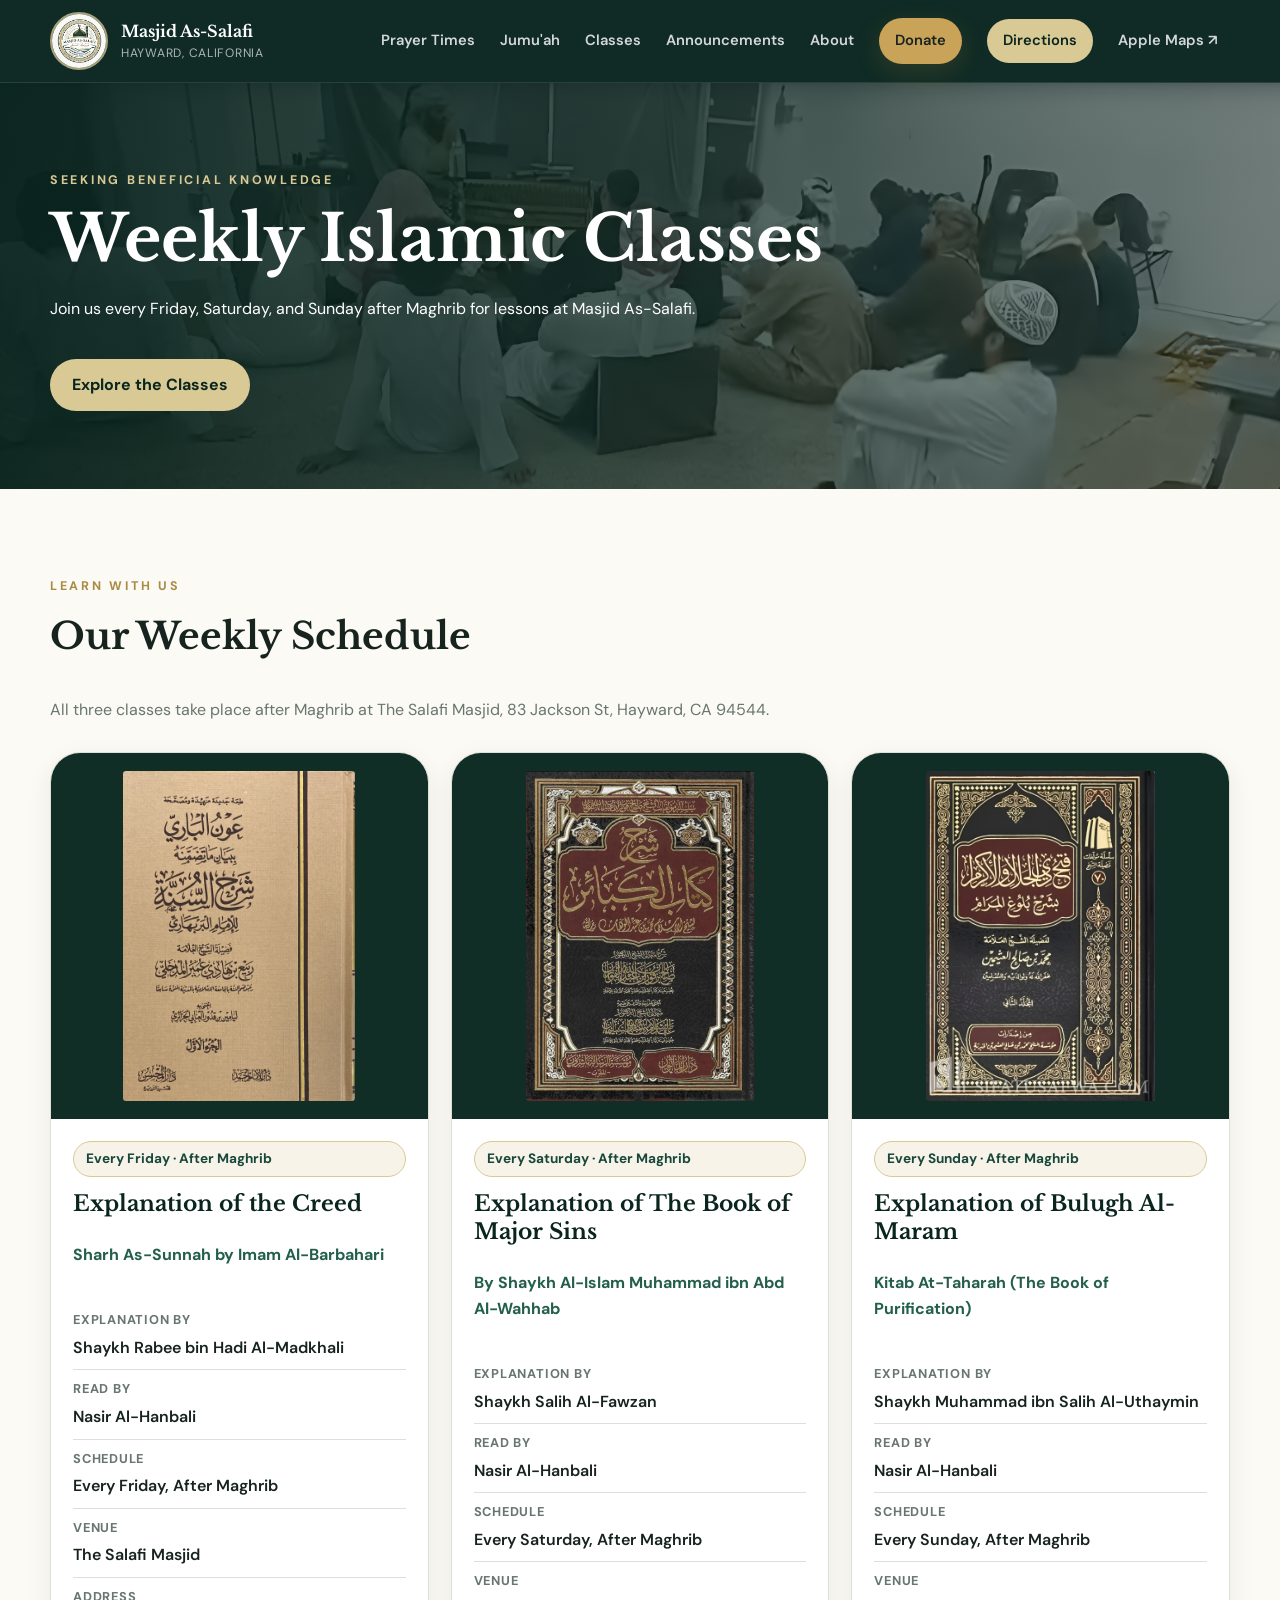
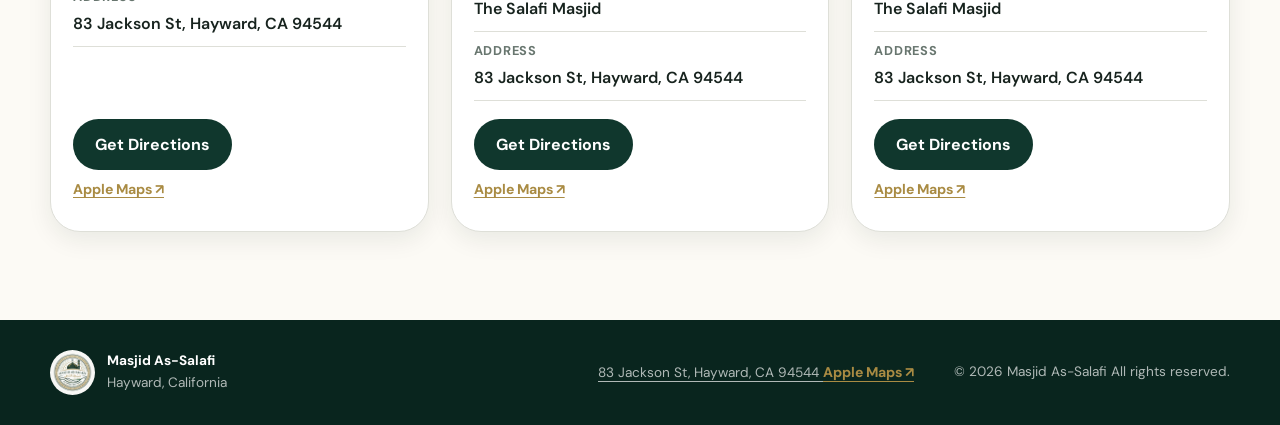
==== classes.html @ a21c1f21 "Add files via upload" ====
<!DOCTYPE html>
<html lang="en">
<head>
  <meta charset="UTF-8">
  <meta name="viewport" content="width=device-width, initial-scale=1.0">
  <meta name="description" content="Weekly Islamic classes at Masjid As-Salafi in Hayward. Classes every Friday, Saturday, and Sunday after Maghrib.">
  <title>Weekly Classes | Masjid As-Salafi</title>
  <link rel="preconnect" href="https://fonts.googleapis.com">
  <link rel="preconnect" href="https://fonts.gstatic.com" crossorigin>
  <link href="https://fonts.googleapis.com/css2?family=Amiri:wght@400;700&family=DM+Sans:wght@400;500;600;700&family=Libre+Baskerville:wght@400;700&display=swap" rel="stylesheet">
  <link rel="stylesheet" href="css/styles.css">
  <link rel="stylesheet" href="css/classes.css">
  <script src="js/main.js" defer></script>
</head>
<body>
  <a class="skip-link" href="#main-content">Skip to main content</a>
  <header class="site-header" id="top">
    <div class="container nav-wrap">
      <a class="brand" href="index.html" aria-label="Masjid As-Salafi home">
        <img
          src="assets/masjid-as-sunnah-logo.jpeg"
          alt="Masjid As-Sunnah logo"
          class="brand-logo"
        >
        <span class="brand-copy">
          <strong>Masjid As-Salafi</strong>
          <small>Hayward, California</small>
        </span>
      </a>

      <button
        class="menu-toggle"
        type="button"
        aria-expanded="false"
        aria-controls="primary-navigation"
        aria-label="Open navigation menu"
      >
        <span></span>
        <span></span>
        <span></span>
      </button>

      <nav class="primary-nav" id="primary-navigation" aria-label="Primary navigation">
        <a href="index.html#prayer-times">Prayer Times</a>
        <a href="index.html#jummah">Jumu'ah</a>
        <a href="classes.html" aria-current="page">Classes</a>
        <a href="index.html#announcements">Announcements</a>
        <a href="index.html#about">About</a>
        <a class="nav-donate" href="donate.html">Donate</a>
        <a
          class="nav-directions"
          href="https://www.google.com/maps/place/Masjid+As+Salafi/@37.6570233,-122.0866642,17z/data=!4m2!3m1!1s0x808f9101df1e5c87:0x87262dd9dd74c1c"
          target="_blank"
          rel="noopener noreferrer"
        >
          Directions
        </a>
            <a class="apple-maps-link" href="https://maps.apple.com/place?place-id=IAC349489776F3738&amp;address=83+Jackson+St%2C+Hayward%2C+CA++94544%2C+United+States&amp;coordinate=37.657020%2C-122.086682&amp;name=Masjid+As-Salafi&amp;_provider=9902" target="_blank" rel="noopener noreferrer" aria-label="Open Masjid As-Salafi in Apple Maps">Apple Maps ↗</a>
      </nav>
    </div>
  </header>

  <main id="main-content">
    <section class="classes-hero" aria-labelledby="classes-title">
      <div class="container classes-hero-inner">
        <p class="eyebrow">Seeking Beneficial Knowledge</p>
        <h1 id="classes-title">Weekly Islamic Classes</h1>
        <p>Join us every Friday, Saturday, and Sunday after Maghrib for lessons at Masjid As-Salafi.</p>
        <a class="button button-primary" href="#weekly-schedule">Explore the Classes</a>
      </div>
    </section>
    <section class="section classes-list" id="weekly-schedule" aria-labelledby="schedule-title">
      <div class="container">
        <p class="eyebrow eyebrow-dark">Learn With Us</p>
        <h2 id="schedule-title">Our Weekly Schedule</h2>
        <p class="schedule-intro">All three classes take place after Maghrib at The Salafi Masjid, 83 Jackson St, Hayward, CA 94544.</p>
        <div class="class-cards-grid">
        <article class="class-detail-card" id="friday-class">
          <div class="class-poster"><img src="assets/sharh-as-sunnah-book.webp" alt="Cover of Sharh As-Sunnah by Imam Al-Barbahari" loading="lazy"></div>
          <div class="class-information">
            <span class="class-day">Every Friday · After Maghrib</span>
            <h3>Explanation of the Creed</h3>
            <p class="class-subtitle">Sharh As-Sunnah by Imam Al-Barbahari</p>
            <dl class="class-facts">
              <div><dt>Explanation by</dt><dd>Shaykh Rabee bin Hadi Al-Madkhali</dd></div>
              <div><dt>Read by</dt><dd>Nasir Al-Hanbali</dd></div>
              <div><dt>Schedule</dt><dd>Every Friday, After Maghrib</dd></div>
              <div><dt>Venue</dt><dd>The Salafi Masjid</dd></div>
              <div><dt>Address</dt><dd>83 Jackson St, Hayward, CA 94544</dd></div>
            </dl>
            <a class="button button-dark" href="https://www.google.com/maps/place/Masjid+As+Salafi/@37.6570233,-122.0866642,17z/data=!4m2!3m1!1s0x808f9101df1e5c87:0x87262dd9dd74c1c" target="_blank" rel="noopener noreferrer">Get Directions</a>
            <a class="apple-maps-link" href="https://maps.apple.com/place?place-id=IAC349489776F3738&amp;address=83+Jackson+St%2C+Hayward%2C+CA++94544%2C+United+States&amp;coordinate=37.657020%2C-122.086682&amp;name=Masjid+As-Salafi&amp;_provider=9902" target="_blank" rel="noopener noreferrer" aria-label="Open Masjid As-Salafi in Apple Maps">Apple Maps ↗</a>
          </div>
        </article>
        <article class="class-detail-card" id="saturday-class">
          <div class="class-poster"><img src="assets/major-sins-book.jpeg" alt="Cover of the explanation of The Book of Major Sins" loading="lazy"></div>
          <div class="class-information">
            <span class="class-day">Every Saturday · After Maghrib</span>
            <h3>Explanation of The Book of Major Sins</h3>
            <p class="class-subtitle">By Shaykh Al-Islam Muhammad ibn Abd Al-Wahhab</p>
            <dl class="class-facts">
              <div><dt>Explanation by</dt><dd>Shaykh Salih Al-Fawzan</dd></div>
              <div><dt>Read by</dt><dd>Nasir Al-Hanbali</dd></div>
              <div><dt>Schedule</dt><dd>Every Saturday, After Maghrib</dd></div>
              <div><dt>Venue</dt><dd>The Salafi Masjid</dd></div>
              <div><dt>Address</dt><dd>83 Jackson St, Hayward, CA 94544</dd></div>
            </dl>
            <a class="button button-dark" href="https://www.google.com/maps/place/Masjid+As+Salafi/@37.6570233,-122.0866642,17z/data=!4m2!3m1!1s0x808f9101df1e5c87:0x87262dd9dd74c1c" target="_blank" rel="noopener noreferrer">Get Directions</a>
            <a class="apple-maps-link" href="https://maps.apple.com/place?place-id=IAC349489776F3738&amp;address=83+Jackson+St%2C+Hayward%2C+CA++94544%2C+United+States&amp;coordinate=37.657020%2C-122.086682&amp;name=Masjid+As-Salafi&amp;_provider=9902" target="_blank" rel="noopener noreferrer" aria-label="Open Masjid As-Salafi in Apple Maps">Apple Maps ↗</a>
          </div>
        </article>
        <article class="class-detail-card" id="sunday-class">
          <div class="class-poster"><img src="assets/bulugh-al-maram-book.jpeg" alt="Cover of the explanation of Bulugh Al-Maram" loading="lazy"></div>
          <div class="class-information">
            <span class="class-day">Every Sunday · After Maghrib</span>
            <h3>Explanation of Bulugh Al-Maram</h3>
            <p class="class-subtitle">Kitab At-Taharah (The Book of Purification)</p>
            <dl class="class-facts">
              <div><dt>Explanation by</dt><dd>Shaykh Muhammad ibn Salih Al-Uthaymin</dd></div>
              <div><dt>Read by</dt><dd>Nasir Al-Hanbali</dd></div>
              <div><dt>Schedule</dt><dd>Every Sunday, After Maghrib</dd></div>
              <div><dt>Venue</dt><dd>The Salafi Masjid</dd></div>
              <div><dt>Address</dt><dd>83 Jackson St, Hayward, CA 94544</dd></div>
            </dl>
            <a class="button button-dark" href="https://www.google.com/maps/place/Masjid+As+Salafi/@37.6570233,-122.0866642,17z/data=!4m2!3m1!1s0x808f9101df1e5c87:0x87262dd9dd74c1c" target="_blank" rel="noopener noreferrer">Get Directions</a>
            <a class="apple-maps-link" href="https://maps.apple.com/place?place-id=IAC349489776F3738&amp;address=83+Jackson+St%2C+Hayward%2C+CA++94544%2C+United+States&amp;coordinate=37.657020%2C-122.086682&amp;name=Masjid+As-Salafi&amp;_provider=9902" target="_blank" rel="noopener noreferrer" aria-label="Open Masjid As-Salafi in Apple Maps">Apple Maps ↗</a>
          </div>
        </article>
        </div>
      </div>
    </section>
  </main>
  <footer class="site-footer">
    <div class="container footer-grid">
      <div class="footer-brand">
        <img src="assets/masjid-as-sunnah-logo.jpeg" alt="" aria-hidden="true">
        <div>
          <strong>Masjid As-Salafi</strong>
          <span>Hayward, California</span>
        </div>
      </div>

      <div class="footer-address">
        <a
          href="https://www.google.com/maps/place/Masjid+As+Salafi/@37.6570233,-122.0866642,17z/data=!4m2!3m1!1s0x808f9101df1e5c87:0x87262dd9dd74c1c"
          target="_blank"
          rel="noopener noreferrer"
        >
          83 Jackson St, Hayward, CA 94544
        </a>
            <a class="apple-maps-link" href="https://maps.apple.com/place?place-id=IAC349489776F3738&amp;address=83+Jackson+St%2C+Hayward%2C+CA++94544%2C+United+States&amp;coordinate=37.657020%2C-122.086682&amp;name=Masjid+As-Salafi&amp;_provider=9902" target="_blank" rel="noopener noreferrer" aria-label="Open Masjid As-Salafi in Apple Maps">Apple Maps ↗</a>
      </div>

      <p class="copyright">
        © <span id="current-year"></span> Masjid As-Salafi All rights reserved.
      </p>
    </div>
  </footer>

</body>
</html>
---- css/styles.css ----
:root {
  --forest-950: #09251e;
  --forest-900: #10372d;
  --forest-800: #17483b;
  --forest-700: #245f4e;
  --gold-600: #a98b43;
  --gold-500: #bea35f;
  --gold-300: #d9c995;
  --cream-100: #f7f3e9;
  --cream-50: #fcfaf5;
  --white: #ffffff;
  --ink: #17231e;
  --muted: #68766f;
  --line: #dedfd8;
  --success: #2f7a55;
  --danger: #9f443b;
  --shadow-sm: 0 8px 24px rgba(10, 35, 29, 0.08);
  --shadow-lg: 0 24px 70px rgba(5, 24, 19, 0.22);
  --radius-sm: 12px;
  --radius-md: 20px;
  --radius-lg: 30px;
  --container: 1180px;
}

* {
  box-sizing: border-box;
}

html {
  scroll-behavior: smooth;
}

body {
  margin: 0;
  color: var(--ink);
  background: var(--cream-50);
  font-family: "DM Sans", Arial, sans-serif;
  line-height: 1.6;
}

img {
  max-width: 100%;
  display: block;
}

a {
  color: inherit;
}

button,
a {
  -webkit-tap-highlight-color: transparent;
}

button,
input,
select,
textarea {
  font: inherit;
}

.container {
  width: min(calc(100% - 40px), var(--container));
  margin-inline: auto;
}

.section {
  padding: 88px 0;
}

.skip-link {
  position: fixed;
  top: 12px;
  left: 12px;
  z-index: 1000;
  padding: 10px 14px;
  color: var(--white);
  background: var(--forest-950);
  border-radius: 8px;
  transform: translateY(-160%);
}

.skip-link:focus {
  transform: translateY(0);
}

.site-header {
  position: sticky;
  top: 0;
  z-index: 100;
  background: rgba(9, 37, 30, 0.97);
  border-bottom: 1px solid rgba(255, 255, 255, 0.1);
  backdrop-filter: blur(14px);
}

.nav-wrap {
  min-height: 82px;
  display: flex;
  align-items: center;
  justify-content: space-between;
  gap: 28px;
}

.brand {
  display: inline-flex;
  align-items: center;
  gap: 13px;
  color: var(--white);
  text-decoration: none;
}

.brand-logo {
  width: 58px;
  height: 58px;
  object-fit: cover;
  border: 2px solid rgba(217, 201, 149, 0.75);
  border-radius: 50%;
}

.brand-copy {
  display: flex;
  flex-direction: column;
  line-height: 1.2;
}

.brand-copy strong {
  font-family: "Libre Baskerville", Georgia, serif;
  font-size: 1rem;
}

.brand-copy small {
  margin-top: 5px;
  color: rgba(255, 255, 255, 0.65);
  font-size: 0.76rem;
  letter-spacing: 0.06em;
  text-transform: uppercase;
}

.primary-nav {
  display: flex;
  align-items: center;
  gap: 25px;
}


.primary-nav a {
  color: rgba(255, 255, 255, 0.82);
  font-size: 0.92rem;
  font-weight: 600;
  text-decoration: none;
  transition: color 180ms ease;
}

.primary-nav a:hover,
.primary-nav a:focus-visible {
  color: var(--white);
}

.primary-nav .nav-directions {
  padding: 10px 16px;
  color: var(--forest-950);
  background: var(--gold-300);
  border-radius: 999px;
}

.menu-toggle {
  display: none;
  width: 45px;
  height: 42px;
  padding: 10px;
  background: transparent;
  border: 1px solid rgba(255, 255, 255, 0.2);
  border-radius: 10px;
}

.menu-toggle span {
  display: block;
  height: 2px;
  margin: 4px 0;
  background: var(--white);
  border-radius: 999px;
}

.hero {
  position: relative;
  min-height: 690px;
  display: grid;
  align-items: center;
  overflow: hidden;
  color: var(--white);
  background: url("../assets/hayward-landscape.jpeg") center / cover no-repeat;
}

.hero-overlay {
  position: absolute;
  inset: 0;
  background:
    linear-gradient(90deg, rgba(5, 28, 22, 0.92) 0%, rgba(7, 37, 29, 0.74) 43%, rgba(7, 37, 29, 0.30) 100%),
    linear-gradient(0deg, rgba(5, 27, 22, 0.52), transparent 52%);
}

.hero-content {
  position: relative;
  z-index: 1;
  display: grid;
  grid-template-columns: minmax(0, 1.15fr) minmax(320px, 0.68fr);
  align-items: center;
  gap: 72px;
  padding-top: 70px;
  padding-bottom: 70px;
}

.eyebrow {
  margin: 0 0 10px;
  color: var(--gold-300);
  font-size: 0.78rem;
  font-weight: 700;
  letter-spacing: 0.22em;
  text-transform: uppercase;
}

.eyebrow-dark {
  color: var(--gold-600);
}

.hero h1,
.section-heading h2,
.feature-card h2,
.about-copy h2 {
  font-family: "Libre Baskerville", Georgia, serif;
}

.hero h1 {
  max-width: 780px;
  margin: 0;
  font-size: clamp(3.2rem, 7vw, 6.5rem);
  line-height: 0.98;
  letter-spacing: -0.045em;
}

.arabic-name {
  margin: 18px 0 0;
  color: var(--gold-300);
  font-family: "Amiri", serif;
  font-size: clamp(2.1rem, 4vw, 3.4rem);
  line-height: 1;
}

.hero-description {
  max-width: 680px;
  margin: 25px 0 0;
  color: rgba(255, 255, 255, 0.82);
  font-size: 1.08rem;
}

.hero-actions {
  display: flex;
  flex-wrap: wrap;
  gap: 12px;
  margin-top: 32px;
}

.button {
  display: inline-flex;
  min-height: 50px;
  align-items: center;
  justify-content: center;
  padding: 12px 21px;
  border: 1px solid transparent;
  border-radius: 999px;
  font-weight: 700;
  text-decoration: none;
  transition: transform 160ms ease, background 160ms ease, border-color 160ms ease;
}

.button:hover,
.button:focus-visible {
  transform: translateY(-2px);
}

.button-primary {
  color: var(--forest-950);
  background: var(--gold-300);
}

.button-secondary {
  color: var(--white);
  background: rgba(255, 255, 255, 0.08);
  border-color: rgba(255, 255, 255, 0.42);
}

.button-dark {
  color: var(--white);
  background: var(--forest-900);
}

.hero-address {
  display: inline-flex;
  align-items: center;
  gap: 9px;
  margin-top: 28px;
  color: rgba(255, 255, 255, 0.75);
  font-size: 0.94rem;
  text-decoration: none;
}

.hero-address:hover {
  color: var(--white);
}

.next-prayer-card {
  padding: 32px;
  color: var(--ink);
  background: rgba(252, 250, 245, 0.94);
  border: 1px solid rgba(255, 255, 255, 0.65);
  border-radius: var(--radius-lg);
  box-shadow: var(--shadow-lg);
  backdrop-filter: blur(14px);
}

.card-kicker {
  margin: 0;
  color: var(--gold-600);
  font-size: 0.78rem;
  font-weight: 800;
  letter-spacing: 0.18em;
  text-transform: uppercase;
}

.next-prayer-card h2 {
  margin: 5px 0 22px;
  color: var(--forest-900);
  font-family: "Libre Baskerville", Georgia, serif;
  font-size: 2.7rem;
}

.next-prayer-times {
  display: grid;
  grid-template-columns: 1fr 1fr;
  gap: 12px;
}

.next-prayer-times div {
  padding: 16px;
  background: var(--white);
  border: 1px solid var(--line);
  border-radius: var(--radius-sm);
}

.next-prayer-times span,
.countdown-wrap span {
  display: block;
  margin-bottom: 4px;
  color: var(--muted);
  font-size: 0.75rem;
  font-weight: 700;
  letter-spacing: 0.1em;
  text-transform: uppercase;
}

.next-prayer-times strong {
  color: var(--forest-900);
  font-size: 1.13rem;
}

.countdown-wrap {
  margin-top: 12px;
  padding: 18px;
  color: var(--white);
  background: var(--forest-900);
  border-radius: var(--radius-sm);
}

.countdown-wrap span {
  color: rgba(255, 255, 255, 0.66);
}

.countdown-wrap strong {
  display: block;
  font-size: clamp(1.65rem, 4vw, 2.25rem);
  font-variant-numeric: tabular-nums;
  letter-spacing: 0.04em;
}

.date-line {
  margin: 18px 0 0;
  color: var(--muted);
  font-size: 0.88rem;
}

.prayer-section {
  position: relative;
  background:
    radial-gradient(circle at top right, rgba(190, 163, 95, 0.13), transparent 32%),
    var(--cream-100);
}

.section-heading {
  display: flex;
  align-items: flex-end;
  justify-content: space-between;
  gap: 24px;
  margin-bottom: 30px;
}

.section-heading h2,
.feature-card h2,
.about-copy h2 {
  margin: 0;
  color: var(--forest-950);
  font-size: clamp(2rem, 4vw, 3.15rem);
  line-height: 1.18;
  letter-spacing: -0.025em;
}

.schedule-status {
  display: inline-flex;
  align-items: center;
  gap: 9px;
  color: var(--muted);
  font-size: 0.85rem;
}

.status-dot {
  width: 9px;
  height: 9px;
  background: var(--gold-600);
  border-radius: 50%;
  box-shadow: 0 0 0 5px rgba(169, 139, 67, 0.13);
}

.status-dot.is-live {
  background: var(--success);
  box-shadow: 0 0 0 5px rgba(47, 122, 85, 0.12);
}

.status-dot.is-error {
  background: var(--danger);
  box-shadow: 0 0 0 5px rgba(159, 68, 59, 0.12);
}

.prayer-table-card {
  overflow: hidden;
  background: var(--white);
  border: 1px solid var(--line);
  border-radius: var(--radius-md);
  box-shadow: var(--shadow-sm);
}

.prayer-table-header,
.prayer-row {
  display: grid;
  grid-template-columns: 1.25fr 1fr 1fr;
  align-items: center;
}

.prayer-table-header {
  padding: 13px 28px;
  color: rgba(255, 255, 255, 0.66);
  background: var(--forest-900);
  font-size: 0.74rem;
  font-weight: 700;
  letter-spacing: 0.12em;
  text-transform: uppercase;
}

.prayer-row {
  min-height: 76px;
  padding: 15px 28px;
  border-bottom: 1px solid var(--line);
}

.prayer-row:last-child {
  border-bottom: 0;
}

.prayer-row.is-next {
  background: linear-gradient(90deg, rgba(190, 163, 95, 0.17), rgba(190, 163, 95, 0.04));
}

.prayer-name {
  display: flex;
  align-items: center;
  gap: 12px;
}

.prayer-name-icon {
  width: 36px;
  height: 36px;
  display: grid;
  place-items: center;
  color: var(--gold-600);
  background: var(--cream-100);
  border-radius: 50%;
}

.prayer-name strong {
  color: var(--forest-950);
}

.prayer-time-cell {
  color: var(--forest-900);
  font-size: 1.05rem;
  font-weight: 700;
}

.prayer-time-cell span {
  display: none;
}

.loading-row {
  padding: 34px 28px;
  color: var(--muted);
}

.schedule-note {
  max-width: 770px;
  margin: 17px 0 0;
  color: var(--muted);
  font-size: 0.86rem;
}

.info-grid-section {
  background: var(--cream-50);
}

.info-grid {
  display: grid;
  grid-template-columns: 1fr 1fr;
  gap: 24px;
}

.feature-card {
  padding: 38px;
  background: var(--white);
  border: 1px solid var(--line);
  border-radius: var(--radius-md);
  box-shadow: var(--shadow-sm);
}

.feature-icon {
  width: 46px;
  height: 46px;
  display: grid;
  place-items: center;
  margin-bottom: 22px;
  color: var(--gold-300);
  background: var(--forest-900);
  border-radius: 50%;
  font-size: 1.35rem;
}

.feature-card h2 {
  font-size: clamp(1.8rem, 3vw, 2.55rem);
}

.jummah-list {
  margin-top: 26px;
}

.jummah-row {
  display: flex;
  align-items: center;
  justify-content: space-between;
  gap: 20px;
  padding: 18px 0;
  border-top: 1px solid var(--line);
}

.jummah-row:last-child {
  border-bottom: 1px solid var(--line);
}

.jummah-row div {
  display: flex;
  flex-direction: column;
}

.jummah-row span {
  font-weight: 700;
}

.jummah-row small,
.feature-note {
  color: var(--muted);
}

.jummah-row strong {
  color: var(--forest-900);
  font-size: 1.1rem;
}

.feature-note {
  margin: 20px 0 0;
  font-size: 0.9rem;
}

.announcement {
  margin: 27px 0 24px;
  padding: 21px;
  background: var(--cream-100);
  border-left: 4px solid var(--gold-500);
  border-radius: 0 var(--radius-sm) var(--radius-sm) 0;
}

.announcement-label {
  color: var(--gold-600);
  font-size: 0.74rem;
  font-weight: 800;
  letter-spacing: 0.12em;
  text-transform: uppercase;
}

.announcement h3 {
  margin: 8px 0 8px;
  color: var(--forest-950);
  font-size: 1.08rem;
}

.announcement p {
  margin: 0;
  color: var(--muted);
}

.text-link {
  color: var(--forest-800);
  font-weight: 800;
  text-underline-offset: 4px;
}

.about-section {
  color: var(--white);
  background:
    linear-gradient(120deg, rgba(9, 37, 30, 0.98), rgba(16, 55, 45, 0.96)),
    url("../assets/hayward-landscape.jpeg") center / cover;
}

.about-grid {
  display: grid;
  grid-template-columns: minmax(0, 1.15fr) minmax(290px, 0.65fr);
  align-items: center;
  gap: 70px;
}

.about-copy h2 {
  color: var(--white);
}

.about-copy > p:not(.eyebrow) {
  max-width: 720px;
  margin: 24px 0 0;
  color: rgba(255, 255, 255, 0.73);
}

.about-actions {
  display: flex;
  align-items: center;
  flex-wrap: wrap;
  gap: 22px;
  margin-top: 30px;
}

.about-actions .button-dark {
  color: var(--forest-950);
  background: var(--gold-300);
}

.about-actions .text-link {
  color: var(--white);
}

.location-card {
  padding: 32px;
  color: var(--ink);
  background: var(--cream-100);
  border: 1px solid rgba(255, 255, 255, 0.35);
  border-radius: var(--radius-md);
}

.location-label {
  color: var(--gold-600);
  font-size: 0.75rem;
  font-weight: 800;
  letter-spacing: 0.13em;
  text-transform: uppercase;
}

.location-card h3 {
  margin: 8px 0 16px;
  color: var(--forest-950);
  font-family: "Libre Baskerville", Georgia, serif;
  font-size: 1.5rem;
}

.location-card a {
  color: var(--forest-800);
  font-weight: 700;
  text-underline-offset: 4px;
}

.location-card p {
  margin: 16px 0 0;
  color: var(--muted);
}

.site-footer {
  padding: 30px 0;
  color: rgba(255, 255, 255, 0.68);
  background: var(--forest-950);
}

.footer-grid {
  display: grid;
  grid-template-columns: 1fr auto auto;
  align-items: center;
  gap: 28px;
  font-size: 0.85rem;
}

.footer-brand {
  display: flex;
  align-items: center;
  gap: 12px;
}

.footer-brand img {
  width: 45px;
  height: 45px;
  object-fit: cover;
  border-radius: 50%;
}

.footer-brand div {
  display: flex;
  flex-direction: column;
}

.footer-brand strong {
  color: var(--white);
}

.footer-address a {
  text-underline-offset: 4px;
}

.copyright {
  margin: 0;
}

.noscript-message {
  padding: 18px;
  color: var(--white);
  background: var(--danger);
  text-align: center;
}

@media (max-width: 900px) {
  .menu-toggle {
    display: block;
  }

  .primary-nav {
    position: absolute;
    top: 82px;
    left: 0;
    right: 0;
    display: none;
    flex-direction: column;
    align-items: stretch;
    gap: 0;
    padding: 10px 20px 20px;
    background: var(--forest-950);
    border-bottom: 1px solid rgba(255, 255, 255, 0.12);
  }

  .primary-nav.is-open {
    display: flex;
  }

  .primary-nav a {
    padding: 13px 4px;
  }

  .primary-nav .nav-directions {
    margin-top: 8px;
    text-align: center;
  }

  .hero {
    min-height: auto;
  }

  .hero-content {
    grid-template-columns: 1fr;
    gap: 42px;
    padding-top: 72px;
    padding-bottom: 72px;
  }

  .hero h1 {
    font-size: clamp(3.1rem, 12vw, 5.2rem);
  }

  .next-prayer-card {
    max-width: 580px;
  }

  .info-grid,
  .about-grid {
    grid-template-columns: 1fr;
  }

  .about-grid {
    gap: 42px;
  }

  .footer-grid {
    grid-template-columns: 1fr 1fr;
  }

  .copyright {
    grid-column: 1 / -1;
  }
}

@media (max-width: 640px) {
  .container {
    width: min(calc(100% - 28px), var(--container));
  }

  .section {
    padding: 66px 0;
  }

  .brand-copy small {
    display: none;
  }

  .brand-logo {
    width: 51px;
    height: 51px;
  }

  .hero-content {
    padding-top: 58px;
    padding-bottom: 58px;
  }

  .hero-overlay {
    background:
      linear-gradient(90deg, rgba(5, 28, 22, 0.91), rgba(7, 37, 29, 0.70)),
      linear-gradient(0deg, rgba(5, 27, 22, 0.55), transparent);
  }

  .hero h1 {
    line-height: 1.03;
  }

  .hero-description {
    font-size: 1rem;
  }

  .hero-actions {
    align-items: stretch;
    flex-direction: column;
  }

  .button {
    width: 100%;
  }

  .next-prayer-card {
    padding: 24px;
    border-radius: 22px;
  }

  .next-prayer-card h2 {
    font-size: 2.2rem;
  }

  .next-prayer-times {
    grid-template-columns: 1fr;
  }

  .section-heading {
    align-items: flex-start;
    flex-direction: column;
  }

  .prayer-table-header {
    display: none;
  }

  .prayer-row {
    grid-template-columns: 1fr 1fr;
    gap: 13px;
    padding: 19px;
  }

  .prayer-name {
    grid-column: 1 / -1;
  }

  .prayer-time-cell {
    padding: 12px;
    background: var(--cream-100);
    border-radius: 10px;
    font-size: 1rem;
  }

  .prayer-time-cell span {
    display: block;
    margin-bottom: 2px;
    color: var(--muted);
    font-size: 0.7rem;
    font-weight: 700;
    letter-spacing: 0.1em;
    text-transform: uppercase;
  }

  .feature-card {
    padding: 27px;
  }

  .footer-grid {
    grid-template-columns: 1fr;
  }

  .copyright {
    grid-column: auto;
  }
}
.nav-donate {
  padding: 0.68rem 1rem !important;
  border-radius: 999px;
  background: #c9a458;
  color: #18231f !important;
  font-weight: 700;
  box-shadow: 0 8px 24px rgba(155, 118, 47, 0.2);
}

.nav-donate:hover,
.nav-donate:focus-visible {
  background: #dfbd73;
  transform: translateY(-1px);
}

.home-donation-strip {
  padding: 2rem 0;
  border-bottom: 1px solid rgba(21, 37, 31, 0.11);
  background: #f7f2e7;
}

.home-donation-inner {
  display: grid;
  grid-template-columns: minmax(240px, 1.15fr) minmax(260px, 1fr) auto;
  gap: clamp(1.25rem, 4vw, 3rem);
  align-items: center;
}

.home-donation-copy h2 {
  margin: .3rem 0 .45rem;
  font-family: "Libre Baskerville", serif;
  font-size: clamp(1.45rem, 3vw, 2.15rem);
}

.home-donation-copy p:last-child {
  max-width: 560px;
  margin: 0;
  color: #5f6c65;
  line-height: 1.65;
}

.home-donation-stats {
  display: flex;
  justify-content: space-between;
  gap: 1rem;
  margin-bottom: .7rem;
  font-size: .9rem;
}

.home-donation-stats strong { color: #173f31; }
.home-donation-stats > span { color: #6d766f; }
.home-progress-track { height: 11px; overflow: hidden; border-radius: 999px; background: rgba(29, 75, 58, .12); }
.home-progress-fill { width: var(--progress, 50%); height: 100%; border-radius: inherit; background: linear-gradient(90deg, #9b762f, #d7b96f); transition: width 1s ease; }
.home-donation-button { white-space: nowrap; }

.floating-donate {
  position: fixed;
  right: 1.25rem;
  bottom: 1.25rem;
  z-index: 50;
  display: inline-flex;
  align-items: center;
  gap: .55rem;
  padding: .85rem 1.1rem;
  border-radius: 999px;
  background: #c9a458;
  color: #17231e;
  font-weight: 800;
  text-decoration: none;
  box-shadow: 0 16px 38px rgba(15, 45, 35, .25);
  opacity: 0;
  transform: translateY(16px);
  pointer-events: none;
  transition: opacity .25s ease, transform .25s ease, background .2s ease;
}

.floating-donate.is-visible { opacity: 1; transform: translateY(0); pointer-events: auto; }
.floating-donate:hover { background: #dfbd73; transform: translateY(-2px); }

@media (max-width: 880px) {
  .home-donation-inner { grid-template-columns: 1fr; }
  .home-donation-button { justify-self: start; }
}

@media (max-width: 560px) {
  .floating-donate span:last-child { display: none; }
  .floating-donate { width: 52px; height: 52px; justify-content: center; padding: 0; }
}

/* Homepage weekly class preview */
.classes-preview { background: var(--cream-100); }
.classes-preview-card { display: grid; grid-template-columns: 240px minmax(0, 1fr); gap: 34px; align-items: center; padding: 24px; background: white; border: 1px solid var(--line); border-radius: var(--radius-lg); box-shadow: var(--shadow-sm); }
.classes-preview-card > img { width: 100%; max-height: 310px; object-fit: cover; object-position: top; border-radius: var(--radius-sm); }
.class-day { display: inline-block; color: var(--forest-800); background: var(--cream-100); border: 1px solid var(--gold-300); padding: 6px 12px; border-radius: 99px; font-weight: 700; font-size: .85rem; }
.classes-preview-copy h3 { font-family: "Libre Baskerville", Georgia, serif; font-size: clamp(1.4rem, 3vw, 2rem); color: var(--forest-950); margin: 16px 0 8px; }
.classes-preview-copy > p:not(.class-subtitle) { max-width: 650px; color: var(--muted); }
.classes-preview-copy .button { margin-top: 12px; }
@media (max-width: 640px) { .classes-preview-card { grid-template-columns: 1fr; gap: 18px; } .classes-preview-card > img { max-height: 290px; object-fit: contain; background: var(--forest-950); } }

/* Three-class homepage preview */
.home-classes-grid { display: grid; grid-template-columns: repeat(3, minmax(0, 1fr)); gap: 22px; margin-top: 28px; }
.home-class-card { min-width: 0; overflow: hidden; background: white; border: 1px solid var(--line); border-radius: var(--radius-lg); box-shadow: var(--shadow-sm); }
.home-class-card > img { display: block; width: 100%; height: 280px; object-fit: cover; object-position: center 30%; }
.home-class-copy { padding: 22px; }
.home-class-copy h3 { font-family: 'Libre Baskerville', Georgia, serif; font-size: 1.22rem; line-height: 1.45; margin: 14px 0 10px; color: var(--forest-950); }
.home-class-copy p { color: var(--muted); }
.home-class-copy .text-link { display: inline-block; margin-top: 12px; }
.all-classes-button { margin-top: 28px; }
@media (max-width: 900px) { .home-classes-grid { grid-template-columns: repeat(2, minmax(0, 1fr)); } }
@media (max-width: 620px) { .home-classes-grid { grid-template-columns: 1fr; } .home-class-card > img { height: 320px; object-fit: contain; background: var(--forest-950); } }

/* Secondary map provider link */
.apple-maps-link { display: inline-flex; align-items: center; gap: .3rem; margin: 8px 12px 8px 0; color: var(--gold-600, #a37d35); font-weight: 700; font-size: .88rem; text-decoration: underline; text-underline-offset: 3px; }
.apple-maps-link:hover { text-decoration-thickness: 2px; }

/* Underline Classes in primary navigation */
.nav-links a[href="classes.html"] {
    text-decoration: underline;
    text-underline-offset: 6px;
    text-decoration-thickness: 2px;
}
---- css/classes.css ----
/* Dedicated weekly classes page */
.classes-hero { padding: 88px 0 78px; color: var(--white); background: linear-gradient(125deg, var(--forest-950), var(--forest-800)); }
.classes-hero .eyebrow { color: var(--gold-300); }
.classes-hero h1 { font-family: "Libre Baskerville", Georgia, serif; font-size: clamp(2.3rem, 5vw, 4rem); line-height: 1.2; margin: 10px 0 18px; }
.classes-hero p:last-child { max-width: 640px; color: rgba(255,255,255,.82); font-size: 1.08rem; }
.classes-list h2 { font-family: "Libre Baskerville", Georgia, serif; font-size: clamp(1.7rem, 3vw, 2.3rem); margin: 8px 0 30px; }
.class-detail-card { display: grid; grid-template-columns: minmax(0, .85fr) minmax(0, 1.15fr); overflow: hidden; border: 1px solid var(--line); border-radius: var(--radius-lg); background: white; box-shadow: var(--shadow-sm); }
.class-poster { background: var(--forest-950); }
.class-poster img { width: 100%; height: 100%; max-height: 790px; object-fit: contain; }
.class-information { padding: clamp(26px, 4vw, 58px); align-self: center; }
.class-information h3 { font-family: "Libre Baskerville", Georgia, serif; font-size: clamp(1.7rem, 3vw, 2.5rem); line-height: 1.3; color: var(--forest-950); margin: 18px 0 8px; }
.class-subtitle { color: var(--forest-700); font-weight: 700; }
.class-facts { margin: 30px 0; }
.class-facts div { padding: 13px 0; border-bottom: 1px solid var(--line); }
.class-facts dt { font-size: .8rem; color: var(--muted); font-weight: 700; text-transform: uppercase; letter-spacing: .06em; }
.class-facts dd { margin: 4px 0 0; font-weight: 600; }
@media (max-width: 760px) { .classes-hero { padding: 64px 0; } .class-detail-card { grid-template-columns: 1fr; } .class-poster img { height: auto; max-height: none; } }

/* Class schedule and community photography */
.classes-hero { position: relative; isolation: isolate; background: #092c24 url('../assets/class-in-session.jpeg') center 48% / cover no-repeat; min-height: 390px; display: flex; align-items: center; }
.classes-hero::before { content: ''; position: absolute; inset: 0; z-index: -1; background: linear-gradient(90deg, rgba(7,34,28,.94), rgba(7,34,28,.72) 56%, rgba(7,34,28,.45)); }
.classes-hero-inner { position: relative; }
.classes-hero .button { margin-top: 22px; }
.classes-list .class-detail-card { margin: 28px 0 44px; }
.schedule-intro { max-width: 760px; color: var(--muted); line-height: 1.75; }
.class-gallery { background: var(--cream-100); }
.class-gallery h2 { font-family: 'Libre Baskerville', Georgia, serif; font-size: clamp(1.65rem, 3vw, 2.35rem); margin: 8px 0 16px; }
.class-gallery-grid { display: grid; grid-template-columns: 1fr 1fr; gap: 20px; margin-top: 30px; }
.class-gallery-grid figure { margin: 0; overflow: hidden; border-radius: var(--radius-lg); background: white; box-shadow: var(--shadow-sm); }
.class-gallery-grid .gallery-wide { grid-column: 1 / -1; }
.class-gallery-grid img { width: 100%; height: 330px; object-fit: cover; display: block; }
.class-gallery-grid .gallery-wide img { height: 360px; }
.class-gallery-grid figcaption { padding: 14px 20px; font-weight: 600; color: var(--forest-800); }
@media (max-width: 760px) { .classes-hero { min-height: 340px; } .class-gallery-grid { grid-template-columns: 1fr; } .class-gallery-grid .gallery-wide { grid-column: auto; } .class-gallery-grid img, .class-gallery-grid .gallery-wide img { height: auto; max-height: 340px; object-fit: cover; } }

/* Compact three-column class layout */
.class-cards-grid { display: grid; grid-template-columns: repeat(3, minmax(0, 1fr)); gap: 22px; align-items: stretch; margin-top: 28px; }
.classes-list .class-detail-card { display: flex; flex-direction: column; margin: 0; min-width: 0; }
.class-poster { display: flex; align-items: center; justify-content: center; }
.class-poster img { display: block; width: 100%; height: auto; max-height: 390px; object-fit: contain; }
.class-information { padding: 22px; align-self: stretch; display: flex; flex-direction: column; flex: 1; }
.class-information h3 { font-size: clamp(1.2rem, 1.7vw, 1.55rem); margin: 13px 0 8px; }
.class-facts { margin: 18px 0; }
.class-facts div { padding: 9px 0; }
.class-information .button { margin-top: auto; align-self: flex-start; }
@media (max-width: 950px) { .class-cards-grid { grid-template-columns: repeat(2, minmax(0, 1fr)); } }
@media (max-width: 620px) { .class-cards-grid { grid-template-columns: 1fr; } .class-poster img { max-height: 460px; } }

/* Secondary map provider link */
.apple-maps-link { display: inline-flex; align-items: center; gap: .3rem; margin: 8px 12px 8px 0; color: var(--gold-600, #a37d35); font-weight: 700; font-size: .88rem; text-decoration: underline; text-underline-offset: 3px; }
.apple-maps-link:hover { text-decoration-thickness: 2px; }

/* Book covers replace event posters on the dedicated classes page */
.class-poster { padding: 18px; background: #102d26; }
.class-poster img { width: auto; max-width: 100%; height: 330px; max-height: 330px; object-fit: contain; border-radius: 3px; }
@media (max-width: 620px) { .class-poster img { height: 340px; max-height: 340px; } }
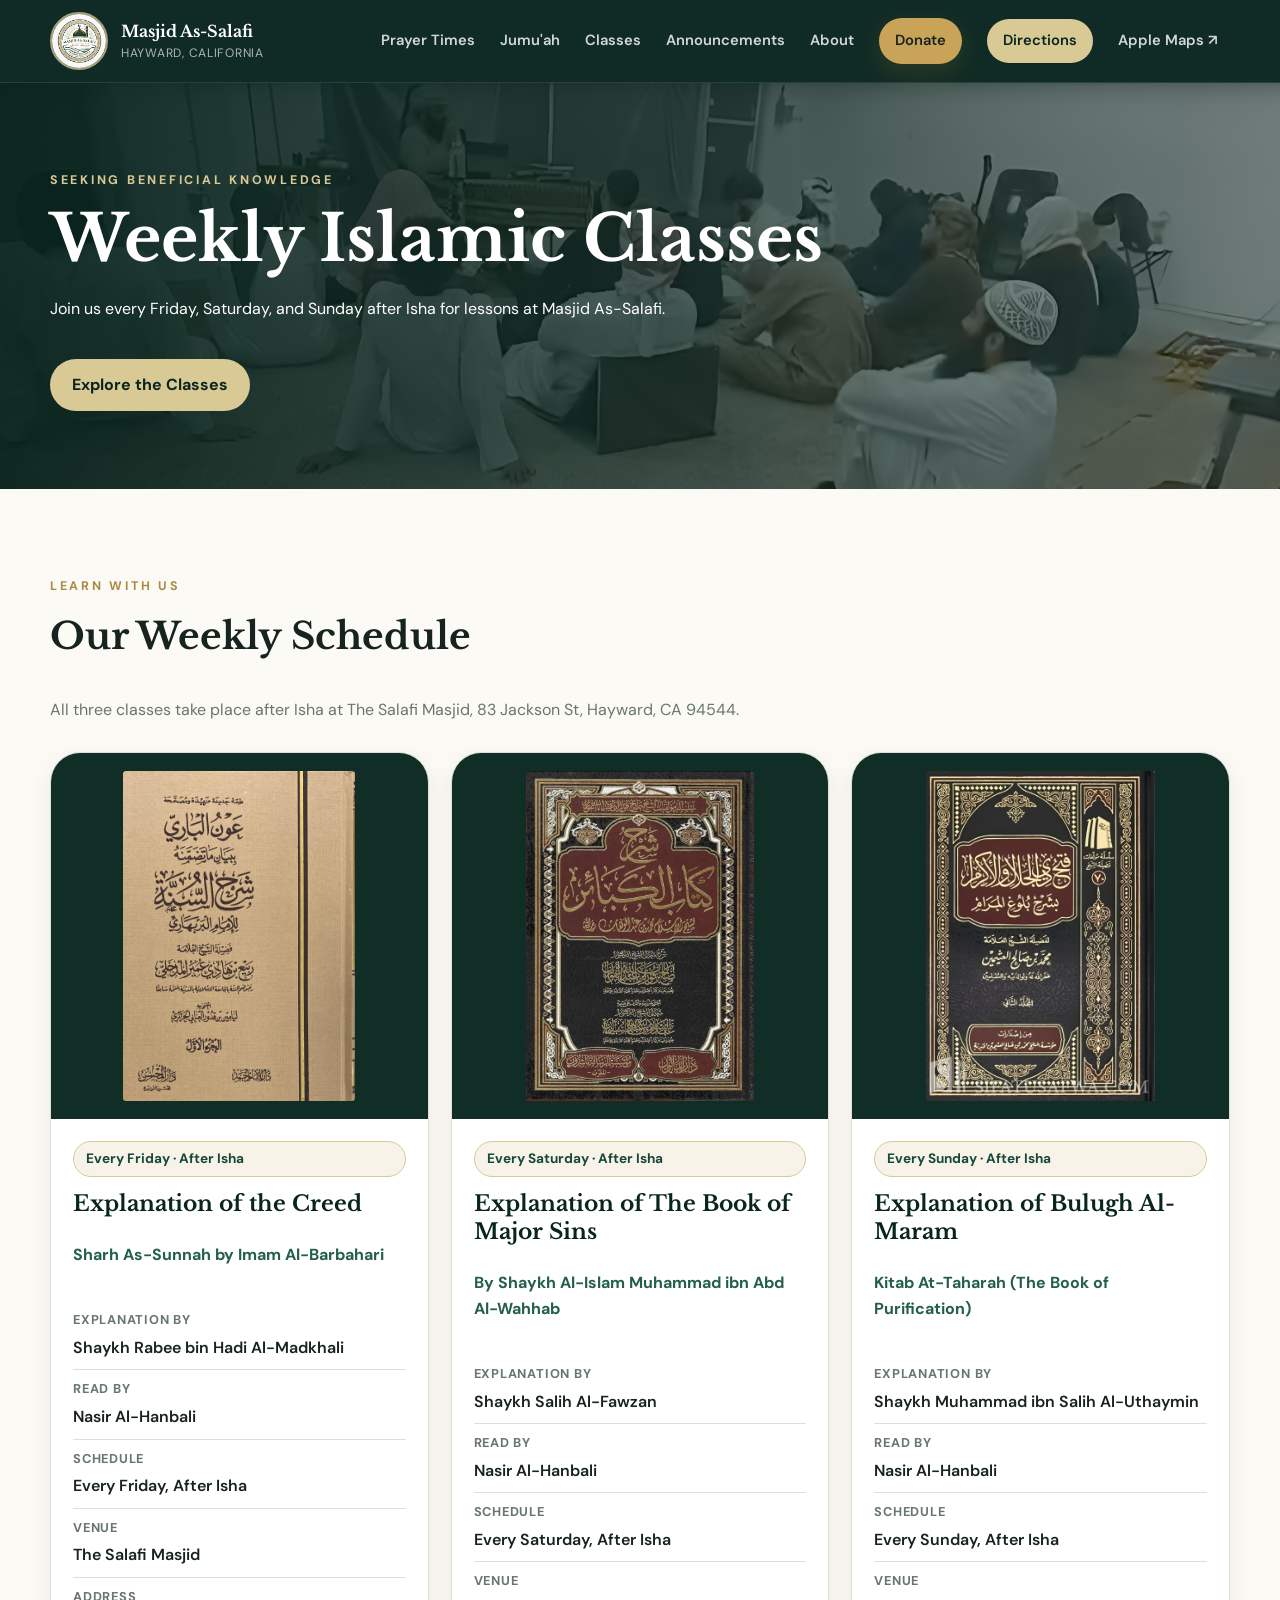
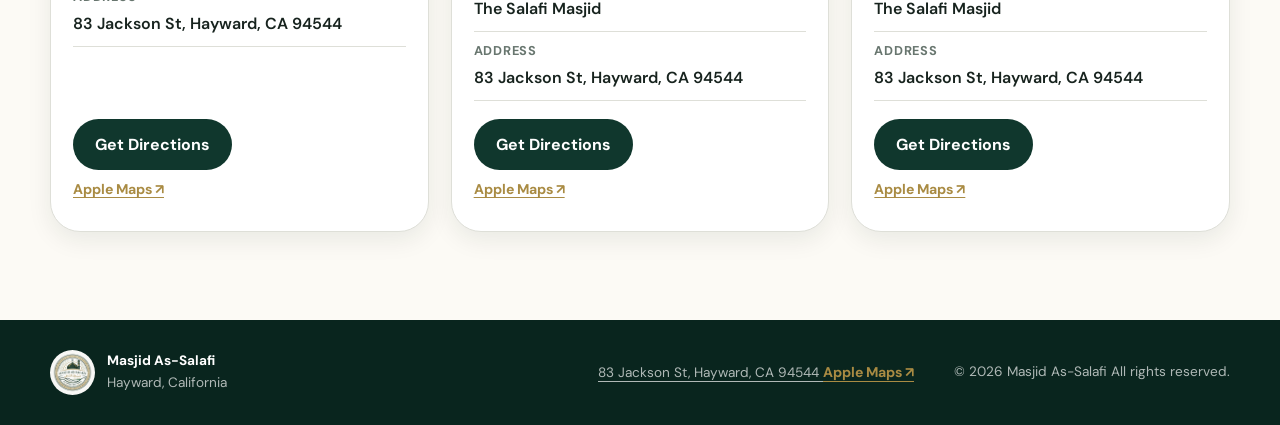
==== commit 35002037: "Update classes.html" ====
--- a/classes.html
+++ b/classes.html
@@ -3,7 +3,7 @@
 <head>
   <meta charset="UTF-8">
   <meta name="viewport" content="width=device-width, initial-scale=1.0">
-  <meta name="description" content="Weekly Islamic classes at Masjid As-Salafi in Hayward. Classes every Friday, Saturday, and Sunday after Maghrib.">
+  <meta name="description" content="Weekly Islamic classes at Masjid As-Salafi in Hayward. Classes every Friday, Saturday, and Sunday after Isha.">
   <title>Weekly Classes | Masjid As-Salafi</title>
   <link rel="preconnect" href="https://fonts.googleapis.com">
   <link rel="preconnect" href="https://fonts.gstatic.com" crossorigin>
@@ -65,7 +65,7 @@
       <div class="container classes-hero-inner">
         <p class="eyebrow">Seeking Beneficial Knowledge</p>
         <h1 id="classes-title">Weekly Islamic Classes</h1>
-        <p>Join us every Friday, Saturday, and Sunday after Maghrib for lessons at Masjid As-Salafi.</p>
+        <p>Join us every Friday, Saturday, and Sunday after Isha for lessons at Masjid As-Salafi.</p>
         <a class="button button-primary" href="#weekly-schedule">Explore the Classes</a>
       </div>
     </section>
@@ -73,18 +73,18 @@
       <div class="container">
         <p class="eyebrow eyebrow-dark">Learn With Us</p>
         <h2 id="schedule-title">Our Weekly Schedule</h2>
-        <p class="schedule-intro">All three classes take place after Maghrib at The Salafi Masjid, 83 Jackson St, Hayward, CA 94544.</p>
+        <p class="schedule-intro">All three classes take place after Isha at The Salafi Masjid, 83 Jackson St, Hayward, CA 94544.</p>
         <div class="class-cards-grid">
         <article class="class-detail-card" id="friday-class">
           <div class="class-poster"><img src="assets/sharh-as-sunnah-book.webp" alt="Cover of Sharh As-Sunnah by Imam Al-Barbahari" loading="lazy"></div>
           <div class="class-information">
-            <span class="class-day">Every Friday · After Maghrib</span>
+            <span class="class-day">Every Friday · After Isha</span>
             <h3>Explanation of the Creed</h3>
             <p class="class-subtitle">Sharh As-Sunnah by Imam Al-Barbahari</p>
             <dl class="class-facts">
               <div><dt>Explanation by</dt><dd>Shaykh Rabee bin Hadi Al-Madkhali</dd></div>
               <div><dt>Read by</dt><dd>Nasir Al-Hanbali</dd></div>
-              <div><dt>Schedule</dt><dd>Every Friday, After Maghrib</dd></div>
+              <div><dt>Schedule</dt><dd>Every Friday, After Isha</dd></div>
               <div><dt>Venue</dt><dd>The Salafi Masjid</dd></div>
               <div><dt>Address</dt><dd>83 Jackson St, Hayward, CA 94544</dd></div>
             </dl>
@@ -95,13 +95,13 @@
         <article class="class-detail-card" id="saturday-class">
           <div class="class-poster"><img src="assets/major-sins-book.jpeg" alt="Cover of the explanation of The Book of Major Sins" loading="lazy"></div>
           <div class="class-information">
-            <span class="class-day">Every Saturday · After Maghrib</span>
+            <span class="class-day">Every Saturday · After Isha</span>
             <h3>Explanation of The Book of Major Sins</h3>
             <p class="class-subtitle">By Shaykh Al-Islam Muhammad ibn Abd Al-Wahhab</p>
             <dl class="class-facts">
               <div><dt>Explanation by</dt><dd>Shaykh Salih Al-Fawzan</dd></div>
               <div><dt>Read by</dt><dd>Nasir Al-Hanbali</dd></div>
-              <div><dt>Schedule</dt><dd>Every Saturday, After Maghrib</dd></div>
+              <div><dt>Schedule</dt><dd>Every Saturday, After Isha</dd></div>
               <div><dt>Venue</dt><dd>The Salafi Masjid</dd></div>
               <div><dt>Address</dt><dd>83 Jackson St, Hayward, CA 94544</dd></div>
             </dl>
@@ -112,13 +112,13 @@
         <article class="class-detail-card" id="sunday-class">
           <div class="class-poster"><img src="assets/bulugh-al-maram-book.jpeg" alt="Cover of the explanation of Bulugh Al-Maram" loading="lazy"></div>
           <div class="class-information">
-            <span class="class-day">Every Sunday · After Maghrib</span>
+            <span class="class-day">Every Sunday · After Isha</span>
             <h3>Explanation of Bulugh Al-Maram</h3>
             <p class="class-subtitle">Kitab At-Taharah (The Book of Purification)</p>
             <dl class="class-facts">
               <div><dt>Explanation by</dt><dd>Shaykh Muhammad ibn Salih Al-Uthaymin</dd></div>
               <div><dt>Read by</dt><dd>Nasir Al-Hanbali</dd></div>
-              <div><dt>Schedule</dt><dd>Every Sunday, After Maghrib</dd></div>
+              <div><dt>Schedule</dt><dd>Every Sunday, After Isha</dd></div>
               <div><dt>Venue</dt><dd>The Salafi Masjid</dd></div>
               <div><dt>Address</dt><dd>83 Jackson St, Hayward, CA 94544</dd></div>
             </dl>
--- a/css/styles.css
+++ b/css/styles.css
@@ -1050,4 +1050,51 @@
     text-decoration: underline;
     text-underline-offset: 6px;
     text-decoration-thickness: 2px;
-}+}
+/* Directions dropdown */
+.directions-dropdown {
+    position: relative;
+    display: inline-block;
+}
+
+.directions-btn {
+    background: #1d4b3a;
+    color: white;
+    border: none;
+    padding: 12px 22px;
+    border-radius: 8px;
+    font-weight: 600;
+    cursor: pointer;
+}
+
+.directions-btn:hover {
+    background: #163b2e;
+}
+
+.directions-menu {
+    display: none;
+    position: absolute;
+    top: calc(100% + 6px);
+    left: 0;
+    min-width: 180px;
+    background: white;
+    border-radius: 8px;
+    box-shadow: 0 6px 20px rgba(0, 0, 0, 0.15);
+    overflow: hidden;
+    z-index: 100;
+}
+
+.directions-menu.show {
+    display: block;
+}
+
+.directions-menu a {
+    display: block;
+    padding: 12px 16px;
+    color: #15251f;
+    text-decoration: none;
+}
+
+.directions-menu a:hover {
+    background: #f7f2e7;
+}
